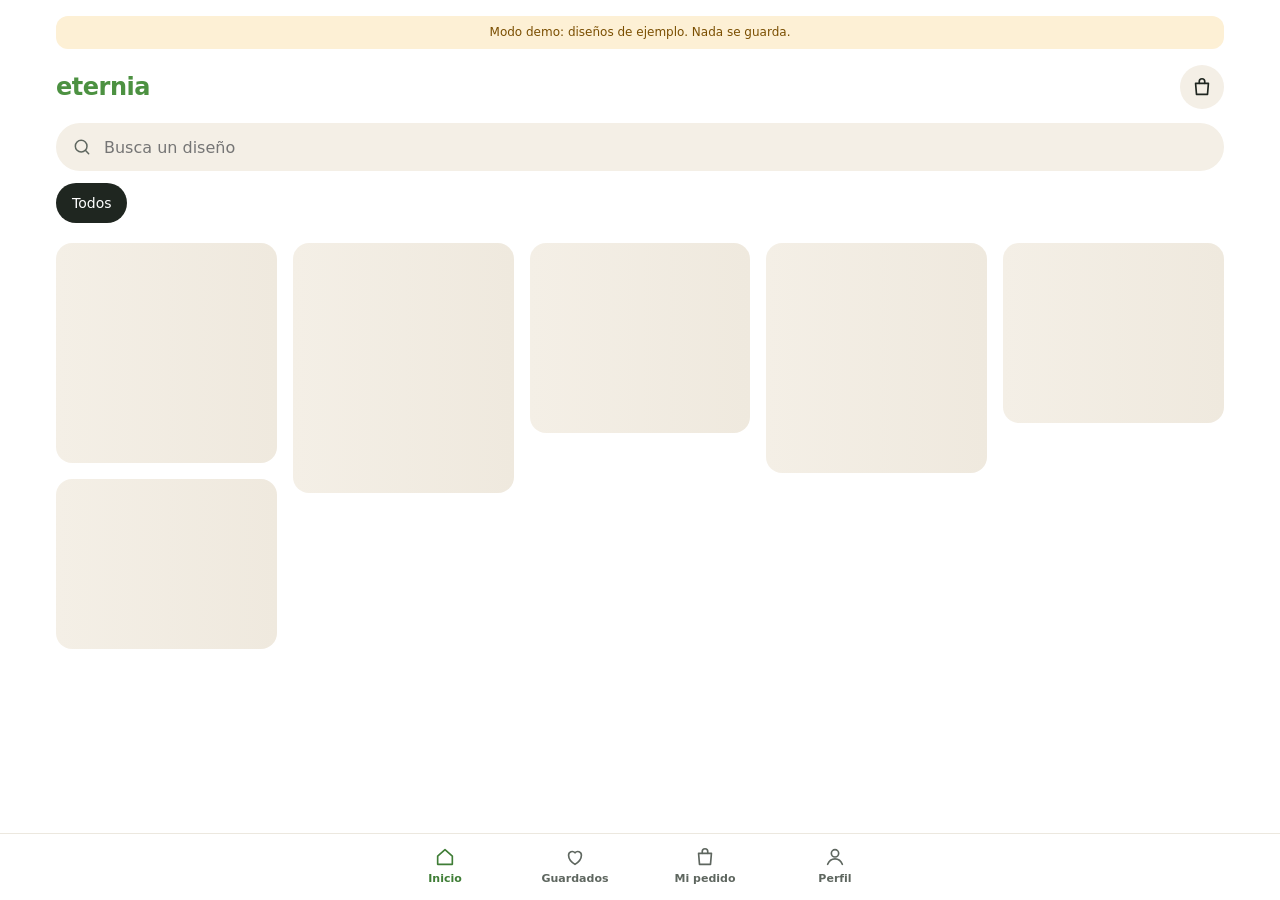
==== index.html @ 3fb081ff "Add files via upload" ====
<!doctype html>
<html lang="es">
<head>
<meta charset="utf-8">
<meta name="viewport" content="width=device-width, initial-scale=1, viewport-fit=cover">
<!-- Encabezados de seguridad (GitHub Pages no permite headers HTTP propios; estos van en la página) -->
<meta http-equiv="Content-Security-Policy" content="default-src 'self'; script-src 'self' https://accounts.google.com/gsi/client; style-src 'self' https://fonts.googleapis.com https://accounts.google.com/gsi/style; font-src https://fonts.gstatic.com; img-src 'self' data: blob: https://lh3.googleusercontent.com https://drive.google.com; connect-src 'self' https://script.google.com https://script.googleusercontent.com https://accounts.google.com/gsi/; frame-src https://accounts.google.com/gsi/; object-src 'none'; base-uri 'none'; form-action 'none'; upgrade-insecure-requests">
<meta name="referrer" content="strict-origin-when-cross-origin">
<meta name="theme-color" content="#FFFFFF">
<title>Eternia · Tote bags</title>
<meta name="description" content="Explora los diseños de tote bags de Eternia, guarda tus favoritos y envía tu pedido.">
<link rel="icon" href="data:image/svg+xml,%3Csvg xmlns='http://www.w3.org/2000/svg' viewBox='0 0 64 64'%3E%3Crect width='64' height='64' rx='14' fill='%234C9141'/%3E%3Cpath d='M22 24v-4a10 10 0 0 1 20 0v4' fill='none' stroke='%23fff' stroke-width='4'/%3E%3Crect x='14' y='24' width='36' height='30' rx='3' fill='%23fff'/%3E%3C/svg%3E">
<link rel="preconnect" href="https://fonts.googleapis.com">
<link rel="preconnect" href="https://fonts.gstatic.com" crossorigin>
<link rel="stylesheet" href="https://fonts.googleapis.com/css2?family=Plus+Jakarta+Sans:wght@400;500;600;700&display=swap">
<link rel="stylesheet" href="styles.css">
<script src="config.js" defer></script>
<script src="app.js" defer></script>
<script src="https://accounts.google.com/gsi/client" async defer></script>
</head>
<body>
  <noscript><p class="noscript">Activa JavaScript para ver el catálogo de Eternia.</p></noscript>
  <div id="app" class="app" aria-live="polite"></div>
  <nav id="tabbar" class="tabbar" aria-label="Navegación principal"></nav>
  <div id="sheet-root"></div>
  <div id="toast" class="toast" role="status" aria-live="polite"></div>
</body>
</html>
---- styles.css ----
/* ETERNIA · estilos */
:root{
  --may:#4C9141; --bosque:#3F7D36; --bosque-osc:#2E5E28;
  --blanco:#FFFFFF; --lino:#F4EFE6; --salvia:#E4EEDF;
  --carbon:#1F2620; --gris:#5E665F; --linea:#ECE8DF; --borde:#E6E2D8;
  --r-card:16px; --r-pill:999px;
  --nav-h:72px; --safe-b:env(safe-area-inset-bottom,0px);
}
*{box-sizing:border-box}
html{-webkit-text-size-adjust:100%}
body{margin:0;background:var(--blanco);color:var(--carbon);font-family:'Plus Jakarta Sans',system-ui,-apple-system,'Segoe UI',sans-serif;font-size:15px;line-height:1.45;-webkit-font-smoothing:antialiased}
button,input,textarea,select{font:inherit;color:inherit}
button{cursor:pointer}
a{color:var(--bosque)}
img{display:block;max-width:100%}
:focus-visible{outline:2px solid var(--bosque);outline-offset:2px}
.sr{position:absolute;width:1px;height:1px;overflow:hidden;clip:rect(0 0 0 0);white-space:nowrap}
.noscript{padding:24px;text-align:center}

.app{max-width:1200px;margin:0 auto;padding:16px 16px calc(var(--nav-h) + var(--safe-b) + 24px)}
.app.no-nav{padding-bottom:calc(110px + var(--safe-b))}

/* Encabezado */
.top{display:flex;align-items:center;justify-content:space-between;gap:12px;padding:4px 0 14px}
.brand{display:flex;align-items:center;gap:10px;text-decoration:none}
.brand-logo{width:44px;height:44px;border-radius:12px;object-fit:contain;background:var(--lino)}
.brand-name{font-size:24px;font-weight:700;letter-spacing:-.02em;color:var(--may)}
.icon-btn{position:relative;display:inline-flex;align-items:center;justify-content:center;width:44px;height:44px;border:0;border-radius:var(--r-pill);background:var(--lino);color:var(--carbon);text-decoration:none;flex-shrink:0}
.icon-btn.white{background:var(--blanco)}
.badge[hidden]{display:none}
.badge{position:absolute;top:2px;right:2px;min-width:18px;height:18px;padding:0 5px;border-radius:var(--r-pill);background:var(--bosque);color:#fff;font-size:11px;font-weight:700;display:flex;align-items:center;justify-content:center}

/* Búsqueda y filtros */
.search{display:flex;align-items:center;gap:10px;height:48px;padding:0 16px;border-radius:var(--r-pill);background:var(--lino);color:var(--gris);margin-bottom:12px}
.search input{border:0;background:transparent;outline:none;flex:1;min-width:0;font-size:16px;color:var(--carbon)}
.chips{display:flex;gap:8px;overflow-x:auto;padding-bottom:4px;margin-bottom:16px;scrollbar-width:none}
.chips::-webkit-scrollbar{display:none}
.chip{flex-shrink:0;height:40px;padding:0 16px;border:0;border-radius:var(--r-pill);background:var(--lino);font-size:14px;font-weight:500}
.chip.on{background:var(--carbon);color:#fff}

/* Mosaico tipo Pinterest */
.masonry{column-count:2;column-gap:12px}
@media (min-width:640px){.masonry{column-count:3;column-gap:16px}}
@media (min-width:960px){.masonry{column-count:4}}
@media (min-width:1200px){.masonry{column-count:5}}
.pin{break-inside:avoid;margin:0 0 16px;display:flex;flex-direction:column;gap:6px}
.pin-img{display:block;border-radius:var(--r-card);overflow:hidden;background:var(--lino);min-height:120px}
.pin-img img{width:100%;height:auto;transition:transform .3s}
.pin-img:hover img{transform:scale(1.02)}
.pin-row{display:flex;align-items:center;justify-content:space-between;gap:6px;padding:0 2px}
.pin-title{font-size:13px;font-weight:600;line-height:1.3;color:var(--carbon);text-decoration:none}
.heart{flex-shrink:0;width:36px;height:36px;border:0;background:transparent;padding:0;display:inline-flex;align-items:center;justify-content:center;color:var(--may)}
.heart.big{width:44px;height:44px;border-radius:var(--r-pill);background:var(--blanco)}
.heart svg{transition:transform .15s}
.heart:active svg{transform:scale(.85)}

/* Estados */
.empty{text-align:center;padding:48px 16px;color:var(--gris);display:flex;flex-direction:column;align-items:center;gap:14px}
.empty h2{margin:0;color:var(--carbon);font-size:18px}
.skeleton{background:linear-gradient(90deg,var(--lino),#EFE9DE,var(--lino));background-size:200% 100%;animation:sk 1.2s infinite;border-radius:var(--r-card)}
@keyframes sk{to{background-position:-200% 0}}

/* Botones */
.btn{display:inline-flex;align-items:center;justify-content:center;gap:8px;height:52px;padding:0 26px;border:0;border-radius:var(--r-pill);background:var(--bosque);color:#fff;font-weight:700;font-size:16px;text-decoration:none}
.btn:hover{background:var(--bosque-osc)}
.btn:disabled{opacity:.6;cursor:wait}
.btn.block{width:100%}
.btn.soft{background:var(--lino);color:var(--carbon);font-weight:600}
.btn.soft:hover{background:#ECE5D8}
.btn.small{height:40px;padding:0 18px;font-size:14px}
.btn.outline{background:#fff;border:1px solid var(--borde);color:var(--carbon);font-weight:600}
.text-btn{background:none;border:0;padding:8px 0;color:var(--bosque);font-weight:600;font-size:14px}
.text-btn.danger{color:#A3271F}

/* Detalle */
.detail{max-width:560px;margin:0 auto}
.detail-media{position:relative;margin:-16px -16px 0;background:var(--lino);display:flex;align-items:center;justify-content:center;min-height:320px}
.detail-media img{width:100%;max-height:70vh;object-fit:contain}
.detail-media .icon-btn{position:absolute;top:16px;background:var(--blanco)}
.detail-media .back{left:16px}.detail-media .heart{position:absolute;top:16px;right:16px}
@media (min-width:600px){.detail-media{margin:0;border-radius:20px;overflow:hidden}}
.detail-body{padding:20px 4px 0;display:flex;flex-direction:column;gap:20px}
.pill{align-self:flex-start;font-size:12px;font-weight:600;color:var(--bosque-osc);background:var(--salvia);padding:4px 10px;border-radius:var(--r-pill)}
h1.title{margin:0;font-size:24px;font-weight:700;letter-spacing:-.01em}
.field{display:flex;flex-direction:column;gap:8px}
.field-label{font-size:15px;font-weight:600}
.field-label small{font-weight:400;color:var(--gris)}
.input,.textarea{width:100%;border:1px solid var(--borde);border-radius:14px;padding:12px 14px;font-size:16px;background:#fff}
.input{height:50px}
.textarea{resize:none;min-height:88px}
.counter{font-size:12px;color:var(--gris);text-align:right}
.qty-row{display:flex;justify-content:space-between;align-items:center}
.stepper{display:flex;align-items:center;gap:4px;background:var(--lino);border-radius:var(--r-pill);padding:4px}
.stepper button{width:40px;height:40px;border:0;border-radius:var(--r-pill);background:#fff;font-size:20px;line-height:1}
.stepper input{width:48px;text-align:center;border:0;background:transparent;font-weight:700;font-size:16px;-moz-appearance:textfield}
.stepper input::-webkit-inner-spin-button,.stepper input::-webkit-outer-spin-button{-webkit-appearance:none;margin:0}
.stepper.sm button{width:34px;height:34px;font-size:18px}
.stepper.sm input{width:38px;font-size:15px}

/* Barra de acción fija */
.actionbar{position:fixed;left:0;right:0;bottom:0;z-index:20;background:#fff;border-top:1px solid var(--linea);padding:14px 16px calc(18px + var(--safe-b))}
.actionbar-inner{max-width:560px;margin:0 auto;display:flex;flex-direction:column;gap:10px}
.fine{font-size:12px;color:var(--gris);text-align:center;margin:0}
.fine a{font-weight:600}

/* Pedido */
.page-head{display:flex;align-items:center;gap:12px;margin-bottom:18px}
.page-head h1{margin:0;font-size:22px}
.list{max-width:560px;margin:0 auto;display:flex;flex-direction:column;gap:14px}
.item{display:flex;gap:14px;padding:14px;border-radius:18px;border:1px solid var(--linea);background:#fff}
.item-img{width:84px;height:100px;flex-shrink:0;border-radius:12px;overflow:hidden;background:var(--lino)}
.item-img img{width:100%;height:100%;object-fit:cover}
.item-body{flex:1;min-width:0;display:flex;flex-direction:column;gap:8px}
.item-top{display:flex;justify-content:space-between;gap:8px;align-items:flex-start}
.item-title{font-weight:700;font-size:15px}
.item-meta{font-size:13px;color:var(--gris)}
.item .stepper{align-self:flex-start}
.item .input{height:42px;font-size:14px;padding:8px 12px}
.item .textarea{min-height:60px;font-size:14px;padding:8px 12px}
.summary{display:flex;justify-content:space-between;font-size:13px;color:var(--gris)}
.summary b{color:var(--carbon)}
.hp{position:absolute;left:-9999px;width:1px;height:1px;opacity:0}

/* Éxito */
.success{max-width:420px;margin:0 auto;min-height:70vh;display:flex;flex-direction:column;align-items:center;justify-content:center;gap:16px;text-align:center}
.success-ic{width:88px;height:88px;border-radius:var(--r-pill);background:var(--salvia);color:var(--bosque);display:flex;align-items:center;justify-content:center}
.success h1{margin:0;font-size:24px}
.success p{margin:0;color:var(--gris);line-height:1.6}

/* Perfil */
.profile{max-width:640px;margin:0 auto;display:flex;flex-direction:column;gap:20px}
.me{display:flex;flex-direction:column;align-items:center;gap:8px;text-align:center;padding-top:8px}
.avatar-wrap{position:relative;width:104px;height:104px}
.avatar{width:104px;height:104px;border-radius:var(--r-pill);object-fit:cover;background:var(--salvia);color:var(--bosque);display:flex;align-items:center;justify-content:center;font-size:36px;font-weight:700}
.cam{position:absolute;right:-2px;bottom:-2px;width:38px;height:38px;border-radius:var(--r-pill);border:3px solid #fff;background:var(--bosque);color:#fff;display:flex;align-items:center;justify-content:center;padding:0}
.me-name{font-size:20px;font-weight:700}
.me-mail{font-size:14px;color:var(--gris)}
.name-edit{display:flex;gap:8px;width:100%;max-width:340px}
.name-edit .input{height:44px}
.tabs{display:grid;grid-template-columns:1fr 1fr;background:var(--lino);border-radius:var(--r-pill);padding:4px}
.tab{height:42px;border:0;border-radius:var(--r-pill);background:transparent;font-weight:600;font-size:14px;color:var(--gris)}
.tab.on{background:#fff;color:var(--carbon)}
.order-card{display:flex;flex-direction:column;gap:8px;padding:16px;border-radius:18px;border:1px solid var(--linea)}
.order-top{display:flex;justify-content:space-between;align-items:center;gap:8px}
.status{font-size:12px;font-weight:600;padding:4px 10px;border-radius:var(--r-pill);background:var(--lino);white-space:nowrap}
.status.Confirmado,.status.Entregado{background:var(--salvia);color:var(--bosque-osc)}
.status.En.proceso{background:#FDF0D5;color:#7A4E00}
.status.Cancelado{background:#FBE7E5;color:#A3271F}
.order-lines{font-size:13px;color:var(--gris);line-height:1.6;margin:0;padding-left:18px}
.order-foot{display:flex;justify-content:space-between;font-size:12px;color:var(--gris)}
.links{display:flex;flex-wrap:wrap;justify-content:center;gap:4px 20px;padding-top:8px;border-top:1px solid var(--linea)}
.welcome{max-width:420px;margin:24px auto;text-align:center;display:flex;flex-direction:column;align-items:center;gap:14px}
.welcome h1{margin:0;font-size:22px}
.welcome p{margin:0;color:var(--gris)}

/* Barra inferior */
.tabbar{position:fixed;left:0;right:0;bottom:0;z-index:10;background:rgba(255,255,255,.96);backdrop-filter:blur(8px);border-top:1px solid var(--linea);padding:8px 12px calc(10px + var(--safe-b))}
.tabbar[hidden]{display:none}
.tabbar-inner{max-width:520px;margin:0 auto;display:grid;grid-template-columns:repeat(4,1fr)}
.tabbar a{position:relative;display:flex;flex-direction:column;align-items:center;gap:3px;min-height:48px;justify-content:center;font-size:11px;font-weight:600;color:var(--gris);text-decoration:none}
.tabbar a.on{color:var(--bosque)}
.tabbar .badge{top:0;right:calc(50% - 22px)}

/* Hoja inferior (login / confirmaciones) */
.overlay{position:fixed;inset:0;z-index:50;background:rgba(31,38,32,.45);display:flex;align-items:flex-end;justify-content:center;animation:fade .2s}
@media (min-width:600px){.overlay{align-items:center}}
.sheet{width:100%;max-width:440px;background:#fff;border-radius:24px 24px 0 0;padding:28px 24px calc(28px + var(--safe-b));display:flex;flex-direction:column;align-items:center;gap:14px;text-align:center;animation:up .25s ease-out}
@media (min-width:600px){.sheet{border-radius:24px}}
.sheet h2{margin:0;font-size:20px}
.sheet p{margin:0;color:var(--gris)}
.sheet .grabber{width:40px;height:4px;border-radius:4px;background:var(--borde);margin:-12px 0 4px}
.gbtn{min-height:44px;display:flex;justify-content:center}
.sheet-actions{display:flex;gap:10px;width:100%}
.sheet-actions .btn{flex:1}
@keyframes up{from{transform:translateY(30px);opacity:0}}
@keyframes fade{from{opacity:0}}

/* Aviso */
.toast{position:fixed;left:50%;bottom:calc(var(--nav-h) + var(--safe-b) + 16px);transform:translate(-50%,10px);z-index:60;background:var(--carbon);color:#fff;padding:12px 20px;border-radius:var(--r-pill);font-size:14px;opacity:0;transition:.2s;pointer-events:none;max-width:calc(100% - 32px);text-align:center}
.toast.show{opacity:1;transform:translate(-50%,0)}
.app.no-nav ~ .toast{bottom:calc(150px + var(--safe-b))}
.demo-flag{font-size:12px;background:#FDF0D5;color:#7A4E00;border-radius:12px;padding:8px 12px;margin-bottom:12px;text-align:center}

/* Aviso de privacidad */
.legal{max-width:720px;margin:0 auto;padding:24px 20px 64px;line-height:1.7}
.legal h1{font-size:26px;margin:16px 0 4px}
.legal h2{font-size:18px;margin:32px 0 8px}
.legal .box{background:var(--lino);border-radius:16px;padding:18px 20px}
.legal .muted{color:var(--gris);font-size:14px}

@media (prefers-reduced-motion:reduce){*{animation:none!important;transition:none!important}}
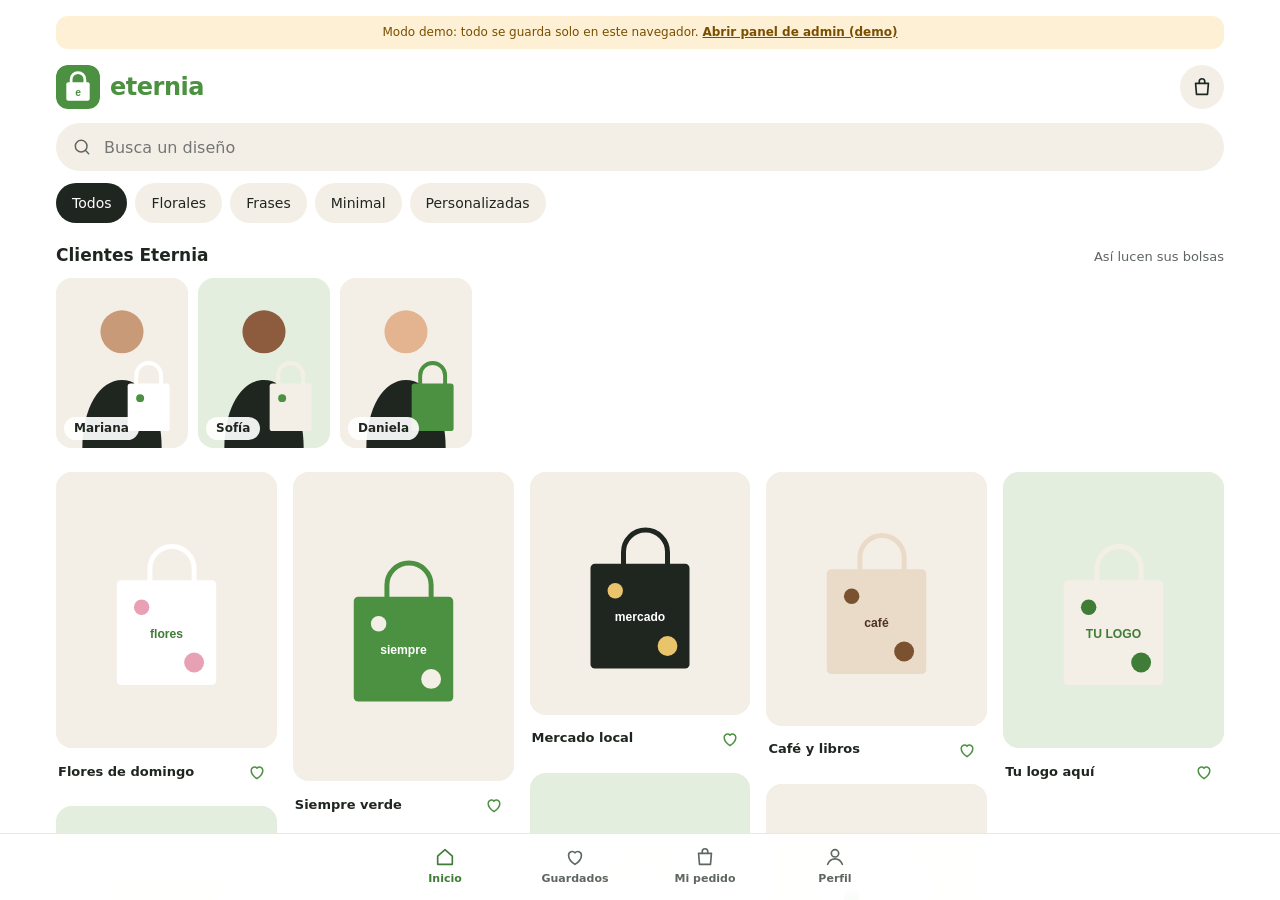
==== commit 5b5afca5: "Add files via upload" ====
--- a/index.html
+++ b/index.html
@@ -15,6 +15,7 @@
 <link rel="stylesheet" href="https://fonts.googleapis.com/css2?family=Plus+Jakarta+Sans:wght@400;500;600;700&display=swap">
 <link rel="stylesheet" href="styles.css">
 <script src="config.js" defer></script>
+<script src="demo.js" defer></script>
 <script src="app.js" defer></script>
 <script src="https://accounts.google.com/gsi/client" async defer></script>
 </head>
--- a/styles.css
+++ b/styles.css
@@ -18,7 +18,7 @@
 .noscript{padding:24px;text-align:center}
 
 .app{max-width:1200px;margin:0 auto;padding:16px 16px calc(var(--nav-h) + var(--safe-b) + 24px)}
-.app.no-nav{padding-bottom:calc(110px + var(--safe-b))}
+.app.no-nav{padding-bottom:calc(240px + var(--safe-b))}
 
 /* Encabezado */
 .top{display:flex;align-items:center;justify-content:space-between;gap:12px;padding:4px 0 14px}
@@ -117,7 +117,9 @@
 .item .stepper{align-self:flex-start}
 .item .input{height:42px;font-size:14px;padding:8px 12px}
 .item .textarea{min-height:60px;font-size:14px;padding:8px 12px}
-.summary{display:flex;justify-content:space-between;font-size:13px;color:var(--gris)}
+.summary{display:flex;flex-wrap:wrap;justify-content:space-between;gap:2px 12px;font-size:13px;color:var(--gris)}
+.summary-contact{width:100%;display:flex;flex-wrap:wrap;align-items:center;gap:4px}
+.summary-contact .text-btn{padding:4px 0;font-size:13px}
 .summary b{color:var(--carbon)}
 .hp{position:absolute;left:-9999px;width:1px;height:1px;opacity:0}
 
@@ -179,7 +181,33 @@
 .toast{position:fixed;left:50%;bottom:calc(var(--nav-h) + var(--safe-b) + 16px);transform:translate(-50%,10px);z-index:60;background:var(--carbon);color:#fff;padding:12px 20px;border-radius:var(--r-pill);font-size:14px;opacity:0;transition:.2s;pointer-events:none;max-width:calc(100% - 32px);text-align:center}
 .toast.show{opacity:1;transform:translate(-50%,0)}
 .app.no-nav ~ .toast{bottom:calc(150px + var(--safe-b))}
+#sheet-root:not(:empty) ~ .toast{top:calc(16px + env(safe-area-inset-top,0px));bottom:auto}
 .demo-flag{font-size:12px;background:#FDF0D5;color:#7A4E00;border-radius:12px;padding:8px 12px;margin-bottom:12px;text-align:center}
+
+/* Galería de clientes */
+.gallery{margin:0 0 20px}
+.gallery-head{display:flex;align-items:baseline;justify-content:space-between;gap:8px;margin-bottom:10px}
+.gallery-head h2{margin:0;font-size:17px}
+.gallery-head span{font-size:13px;color:var(--gris)}
+.gallery-row{display:flex;gap:10px;overflow-x:auto;padding-bottom:4px;scrollbar-width:none;scroll-snap-type:x mandatory}
+.gallery-row::-webkit-scrollbar{display:none}
+.gcard{position:relative;flex:0 0 132px;height:170px;border:0;padding:0;border-radius:var(--r-card);overflow:hidden;background:var(--lino);scroll-snap-align:start}
+.gcard img{width:100%;height:100%;object-fit:cover}
+.gname{position:absolute;left:8px;bottom:8px;background:rgba(255,255,255,.92);color:var(--carbon);font-size:12px;font-weight:600;padding:3px 10px;border-radius:var(--r-pill)}
+.story-img{width:100%;max-height:55vh;object-fit:cover;border-radius:16px}
+.share-pick{width:100%;border:2px dashed #CFD9C9;border-radius:16px;background:var(--lino);padding:0;overflow:hidden;color:var(--bosque)}
+.share-preview{min-height:160px;display:flex;flex-direction:column;align-items:center;justify-content:center;gap:6px;font-weight:600}
+.share-preview img{width:100%;max-height:260px;object-fit:cover}
+.share-card{display:flex;align-items:center;justify-content:space-between;gap:12px;padding:16px;border-radius:18px;background:var(--salvia)}
+.share-card p{margin:2px 0 0;font-size:13px;color:var(--gris)}
+.share-card .btn{flex-shrink:0}
+
+/* Contacto */
+.seg{display:grid;grid-template-columns:1fr 1fr;width:100%;background:var(--lino);border-radius:var(--r-pill);padding:4px}
+.seg-btn{height:42px;border:0;border-radius:var(--r-pill);background:transparent;font-weight:600;color:var(--gris)}
+.seg-btn.on{background:#fff;color:var(--carbon)}
+.me-contact{display:flex;flex-wrap:wrap;justify-content:center;align-items:center;gap:4px 10px;font-size:14px}
+.demo-flag a{font-weight:700;color:#7A4E00}
 
 /* Aviso de privacidad */
 .legal{max-width:720px;margin:0 auto;padding:24px 20px 64px;line-height:1.7}
